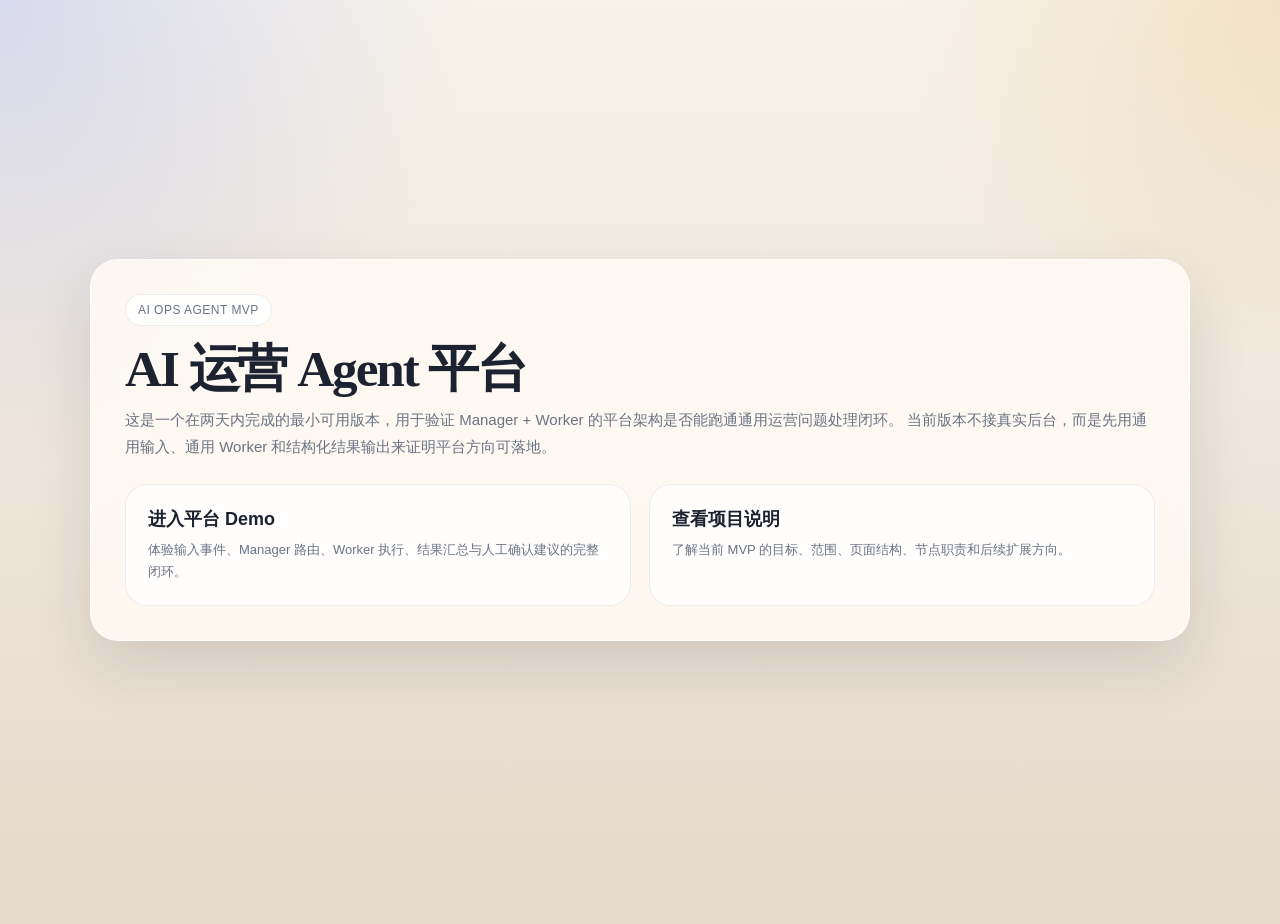
==== index.html @ 16aa979a "1" ====
<!DOCTYPE html>
<html lang="zh-CN">
<head>
  <meta charset="UTF-8" />
  <meta name="viewport" content="width=device-width, initial-scale=1.0" />
  <title>AI 运营 Agent 平台 MVP</title>
  <link rel="stylesheet" href="./prototype-assets/ui.css" />
  <style>
    .landing {
      min-height: calc(100vh - 48px);
      display: grid;
      place-items: center;
    }

    .landing-card {
      width: min(1100px, 100%);
      padding: 34px;
      border-radius: var(--radius-xl);
      background: var(--surface);
      border: 1px solid rgba(255,255,255,0.82);
      box-shadow: var(--shadow);
      backdrop-filter: blur(16px);
    }

    .landing-grid {
      display: grid;
      grid-template-columns: repeat(2, minmax(0, 1fr));
      gap: 18px;
      margin-top: 24px;
    }

    .landing-card h1 {
      margin: 16px 0 10px;
      font-family: "Baskerville", "Songti SC", serif;
      font-size: clamp(36px, 4vw, 56px);
      line-height: 1.05;
      letter-spacing: -0.04em;
    }

    .landing-card p {
      margin: 0;
      color: var(--muted);
      line-height: 1.8;
      font-size: 15px;
    }

    .entry {
      display: block;
      padding: 22px;
      border-radius: var(--radius-lg);
      background: rgba(255, 255, 255, 0.82);
      border: 1px solid rgba(29, 34, 48, 0.08);
      transition: 160ms ease;
    }

    .entry:hover {
      transform: translateY(-2px);
      box-shadow: var(--shadow-soft);
    }

    .entry strong {
      display: block;
      font-size: 18px;
      margin-bottom: 8px;
    }

    .entry span {
      color: var(--muted);
      line-height: 1.7;
      font-size: 13px;
    }

    @media (max-width: 860px) {
      .landing-grid {
        grid-template-columns: 1fr;
      }
    }
  </style>
</head>
<body>
  <div class="app-shell landing">
    <section class="landing-card">
      <div class="hero-eyebrow">AI Ops Agent MVP</div>
      <h1>AI 运营 Agent 平台</h1>
      <p>
        这是一个在两天内完成的最小可用版本，用于验证 Manager + Worker 的平台架构是否能跑通通用运营问题处理闭环。
        当前版本不接真实后台，而是先用通用输入、通用 Worker 和结构化结果输出来证明平台方向可落地。
      </p>
      <div class="landing-grid">
        <a class="entry" href="./platform.html">
          <strong>进入平台 Demo</strong>
          <span>体验输入事件、Manager 路由、Worker 执行、结果汇总与人工确认建议的完整闭环。</span>
        </a>
        <a class="entry" href="./README.html">
          <strong>查看项目说明</strong>
          <span>了解当前 MVP 的目标、范围、页面结构、节点职责和后续扩展方向。</span>
        </a>
      </div>
    </section>
  </div>
</body>
</html>
---- prototype-assets/ui.css ----
:root {
  --bg: #efe7dc;
  --bg-deep: #e5dacb;
  --surface: rgba(255, 251, 245, 0.86);
  --surface-strong: rgba(255, 255, 255, 0.92);
  --surface-dark: #161b25;
  --ink: #1d2230;
  --muted: #6b7384;
  --line: rgba(29, 34, 48, 0.12);
  --line-strong: rgba(29, 34, 48, 0.2);
  --blue: #2c5bff;
  --blue-soft: rgba(44, 91, 255, 0.12);
  --gold: #d59c1d;
  --gold-soft: rgba(213, 156, 29, 0.14);
  --green: #18845f;
  --green-soft: rgba(24, 132, 95, 0.14);
  --red: #cb4a3c;
  --red-soft: rgba(203, 74, 60, 0.14);
  --violet: #7c4dd8;
  --violet-soft: rgba(124, 77, 216, 0.14);
  --teal: #0d8da0;
  --teal-soft: rgba(13, 141, 160, 0.14);
  --shadow: 0 24px 60px rgba(25, 30, 42, 0.12);
  --shadow-soft: 0 10px 24px rgba(25, 30, 42, 0.08);
  --radius-xl: 28px;
  --radius-lg: 22px;
  --radius-md: 18px;
  --radius-sm: 14px;
}

* {
  box-sizing: border-box;
}

html {
  scroll-behavior: smooth;
}

body {
  margin: 0;
  min-height: 100vh;
  color: var(--ink);
  font-family: "Avenir Next", "PingFang SC", "Hiragino Sans GB", "Noto Serif SC", sans-serif;
  background:
    radial-gradient(circle at 0% 0%, rgba(44, 91, 255, 0.15), transparent 30%),
    radial-gradient(circle at 100% 0%, rgba(213, 156, 29, 0.18), transparent 24%),
    linear-gradient(180deg, #f7f2ea 0%, var(--bg) 45%, var(--bg-deep) 100%);
}

a {
  color: inherit;
  text-decoration: none;
}

button,
input,
select,
textarea {
  font: inherit;
}

.app-shell {
  width: min(1520px, calc(100vw - 40px));
  margin: 24px auto 40px;
}

.topbar {
  display: flex;
  align-items: center;
  justify-content: space-between;
  gap: 16px;
  padding: 16px 20px;
  border-radius: 999px;
  background: rgba(255, 255, 255, 0.66);
  border: 1px solid rgba(255, 255, 255, 0.82);
  box-shadow: var(--shadow-soft);
  backdrop-filter: blur(14px);
  margin-bottom: 18px;
}

.brand {
  display: flex;
  align-items: center;
  gap: 12px;
}

.brand-mark {
  width: 42px;
  height: 42px;
  border-radius: 14px;
  background:
    linear-gradient(135deg, rgba(44, 91, 255, 0.22), rgba(44, 91, 255, 0.08)),
    #fff;
  border: 1px solid rgba(44, 91, 255, 0.14);
  display: grid;
  place-items: center;
  font-weight: 900;
  color: var(--blue);
}

.brand-text strong,
.metric-card strong,
.card h2,
.card h3,
.timeline-card strong,
.log-item strong,
.agent-card strong,
.mini-card strong,
.sample-card strong,
.decision-card strong {
  display: block;
}

.brand-text strong {
  font-size: 15px;
}

.brand-text span {
  display: block;
  color: var(--muted);
  font-size: 12px;
  margin-top: 2px;
}

.topnav {
  display: flex;
  align-items: center;
  gap: 10px;
  flex-wrap: wrap;
}

.topnav a {
  padding: 10px 14px;
  border-radius: 999px;
  color: var(--muted);
  font-size: 13px;
  border: 1px solid transparent;
  transition: 160ms ease;
}

.topnav a.active,
.topnav a:hover {
  color: var(--ink);
  background: rgba(255, 255, 255, 0.88);
  border-color: rgba(29, 34, 48, 0.08);
}

.layout {
  display: grid;
  grid-template-columns: 260px minmax(0, 1fr);
  gap: 18px;
  align-items: start;
}

.sidebar,
.card,
.hero-card,
.metric-card {
  background: var(--surface);
  border: 1px solid rgba(255, 255, 255, 0.78);
  box-shadow: var(--shadow);
  backdrop-filter: blur(16px);
}

.sidebar {
  position: sticky;
  top: 24px;
  padding: 20px;
  border-radius: var(--radius-xl);
}

.sidebar .eyebrow,
.hero-eyebrow {
  display: inline-flex;
  align-items: center;
  gap: 8px;
  padding: 8px 12px;
  border-radius: 999px;
  font-size: 12px;
  letter-spacing: 0.04em;
  text-transform: uppercase;
  color: var(--muted);
  background: rgba(255, 255, 255, 0.84);
  border: 1px solid rgba(29, 34, 48, 0.08);
}

.sidebar h3 {
  margin: 18px 0 8px;
  font-size: 18px;
}

.sidebar p {
  margin: 0 0 18px;
  color: var(--muted);
  line-height: 1.75;
  font-size: 13px;
}

.side-links,
.side-metrics {
  display: grid;
  gap: 10px;
}

.side-link,
.side-metric {
  border-radius: var(--radius-md);
  padding: 14px 15px;
  background: rgba(255, 255, 255, 0.76);
  border: 1px solid rgba(29, 34, 48, 0.08);
}

.side-link strong,
.side-metric strong {
  font-size: 14px;
  margin-bottom: 6px;
}

.side-link span,
.side-metric span {
  color: var(--muted);
  font-size: 12px;
  line-height: 1.6;
}

.content {
  display: grid;
  gap: 18px;
}

.hero-grid,
.summary-grid,
.workbench,
.detail-grid,
.double-grid,
.incident-grid {
  display: grid;
  gap: 18px;
}

.hero-grid {
  grid-template-columns: 1.2fr 0.8fr;
}

.hero-card {
  border-radius: var(--radius-xl);
  padding: 28px;
  overflow: hidden;
  position: relative;
}

.hero-card::after {
  content: "";
  position: absolute;
  width: 280px;
  height: 280px;
  right: -90px;
  top: -60px;
  border-radius: 50%;
  background: linear-gradient(180deg, rgba(44, 91, 255, 0.18), rgba(44, 91, 255, 0));
}

.hero-card h1 {
  margin: 16px 0 12px;
  font-family: "Baskerville", "Songti SC", serif;
  font-size: clamp(34px, 4.3vw, 56px);
  line-height: 1.04;
  letter-spacing: -0.04em;
}

.hero-card p {
  max-width: 760px;
  margin: 0;
  color: var(--muted);
  line-height: 1.8;
  font-size: 15px;
}

.hero-actions {
  display: flex;
  flex-wrap: wrap;
  gap: 12px;
  margin-top: 22px;
}

.metric-rail {
  display: grid;
  gap: 14px;
}

.metric-card {
  border-radius: var(--radius-xl);
  padding: 20px;
}

.metric-card small {
  display: block;
  color: var(--muted);
  font-size: 12px;
  margin-bottom: 10px;
}

.metric-card strong {
  font-size: 30px;
  letter-spacing: -0.03em;
}

.metric-card p {
  color: var(--muted);
  font-size: 12px;
  line-height: 1.7;
  margin: 10px 0 0;
}

.summary-grid {
  grid-template-columns: repeat(4, minmax(0, 1fr));
}

.workbench,
.incident-grid {
  grid-template-columns: 1.14fr 0.86fr;
  align-items: start;
}

.stack {
  display: grid;
  gap: 18px;
}

.card {
  border-radius: var(--radius-xl);
  padding: 22px;
}

.section-head {
  display: flex;
  align-items: start;
  justify-content: space-between;
  gap: 14px;
  margin-bottom: 16px;
}

.section-head h2,
.section-head h3 {
  margin: 0;
  font-size: 18px;
  letter-spacing: -0.02em;
}

.section-head p {
  margin: 6px 0 0;
  color: var(--muted);
  font-size: 13px;
  line-height: 1.7;
}

.pill {
  display: inline-flex;
  align-items: center;
  gap: 8px;
  padding: 8px 12px;
  border-radius: 999px;
  font-size: 12px;
  font-weight: 700;
  white-space: nowrap;
}

.pill.blue { color: var(--blue); background: var(--blue-soft); }
.pill.gold { color: #876200; background: var(--gold-soft); }
.pill.green { color: var(--green); background: var(--green-soft); }
.pill.red { color: var(--red); background: var(--red-soft); }
.pill.violet { color: var(--violet); background: var(--violet-soft); }
.pill.teal { color: var(--teal); background: var(--teal-soft); }
.pill.dark { color: #e7eeff; background: rgba(255,255,255,0.12); }

.flash-ring {
  animation: flashPulse 0.9s ease;
}

@keyframes flashPulse {
  0% {
    box-shadow: 0 0 0 0 rgba(44, 91, 255, 0.26);
  }
  100% {
    box-shadow: 0 0 0 16px rgba(44, 91, 255, 0);
  }
}

.btn {
  appearance: none;
  border: 0;
  border-radius: 999px;
  padding: 12px 18px;
  font-weight: 800;
  cursor: pointer;
  transition: transform 160ms ease, box-shadow 160ms ease, opacity 160ms ease;
}

.btn:hover:not(:disabled) {
  transform: translateY(-1px);
}

.btn:disabled {
  opacity: 0.42;
  cursor: not-allowed;
}

.btn-primary {
  color: #fff;
  background: linear-gradient(135deg, #2c5bff, #0f7fea);
  box-shadow: 0 12px 24px rgba(44, 91, 255, 0.24);
}

.btn-secondary {
  color: var(--ink);
  background: rgba(255, 255, 255, 0.96);
  border: 1px solid rgba(29, 34, 48, 0.12);
}

.btn-danger {
  color: #fff;
  background: linear-gradient(135deg, #d85745, #c53c51);
  box-shadow: 0 12px 24px rgba(203, 74, 60, 0.24);
}

.btn-violet {
  color: #fff;
  background: linear-gradient(135deg, #7c4dd8, #5a6df7);
  box-shadow: 0 12px 24px rgba(124, 77, 216, 0.24);
}

.scenario-row,
.field-grid,
.chip-grid,
.agent-grid,
.sample-grid,
.mini-grid,
.decision-grid {
  display: grid;
  gap: 12px;
}

.scenario-row {
  grid-template-columns: repeat(3, minmax(0, 1fr));
}

.scenario-btn,
.sample-card,
.mini-card,
.agent-card,
.decision-card,
.log-item,
.timeline-card,
.heat-item,
.command-card {
  border-radius: var(--radius-md);
  border: 1px solid rgba(29, 34, 48, 0.08);
  background: rgba(255, 255, 255, 0.76);
}

.scenario-btn {
  text-align: left;
  padding: 18px;
  cursor: pointer;
  transition: 160ms ease;
}

.scenario-btn:hover,
.scenario-btn.active {
  transform: translateY(-2px);
  box-shadow: var(--shadow-soft);
  border-color: rgba(44, 91, 255, 0.24);
}

.scenario-btn p {
  margin: 8px 0 0;
  color: var(--muted);
  font-size: 13px;
  line-height: 1.7;
}

.field-grid {
  grid-template-columns: repeat(2, minmax(0, 1fr));
}

.field-grid .full {
  grid-column: 1 / -1;
}

.field {
  display: grid;
  gap: 8px;
}

.field label {
  font-size: 12px;
  color: var(--muted);
  font-weight: 700;
}

.field input,
.field select,
.field textarea {
  width: 100%;
  border-radius: var(--radius-sm);
  border: 1px solid rgba(29, 34, 48, 0.12);
  background: rgba(255, 255, 255, 0.96);
  padding: 14px 15px;
  color: var(--ink);
  outline: none;
  transition: border-color 150ms ease, box-shadow 150ms ease;
}

.field textarea {
  min-height: 96px;
  resize: vertical;
}

.field input:focus,
.field select:focus,
.field textarea:focus {
  border-color: rgba(44, 91, 255, 0.4);
  box-shadow: 0 0 0 4px rgba(44, 91, 255, 0.1);
}

.chip-grid {
  grid-template-columns: repeat(4, minmax(0, 1fr));
}

.chip {
  padding: 14px 15px;
  border-radius: var(--radius-md);
  background: rgba(255, 255, 255, 0.78);
  border: 1px solid rgba(29, 34, 48, 0.08);
}

.chip small {
  display: block;
  color: var(--muted);
  margin-bottom: 8px;
}

.chip strong {
  font-size: 18px;
}

.banner {
  padding: 18px;
  border-radius: var(--radius-lg);
  border: 1px solid transparent;
}

.banner.safe { background: var(--green-soft); border-color: rgba(24, 132, 95, 0.18); color: #105239; }
.banner.warn { background: var(--gold-soft); border-color: rgba(213, 156, 29, 0.24); color: #7a5200; }
.banner.danger { background: var(--red-soft); border-color: rgba(203, 74, 60, 0.22); color: #8a251a; }

.banner h3 {
  margin: 0 0 6px;
  font-size: 18px;
}

.banner p {
  margin: 0;
  line-height: 1.75;
  font-size: 13px;
}

.checklist,
.timeline-list,
.log-list,
.command-list {
  display: grid;
  gap: 10px;
}

.check-item,
.timeline-card,
.log-item,
.command-card {
  display: flex;
  gap: 12px;
  padding: 14px 15px;
}

.dot {
  width: 11px;
  height: 11px;
  margin-top: 5px;
  border-radius: 50%;
  flex: 0 0 auto;
}

.dot.safe { background: var(--green); }
.dot.warn { background: var(--gold); }
.dot.danger { background: var(--red); }
.dot.violet { background: var(--violet); }
.dot.blue { background: var(--blue); }

.check-item p,
.timeline-card p,
.sample-card p,
.mini-card p,
.agent-card p,
.decision-card p,
.command-card p {
  margin: 4px 0 0;
  color: var(--muted);
  font-size: 13px;
  line-height: 1.7;
}

.action-row {
  display: flex;
  flex-wrap: wrap;
  gap: 10px;
  margin-top: 18px;
}

.sample-grid,
.mini-grid,
.agent-grid,
.decision-grid {
  grid-template-columns: repeat(2, minmax(0, 1fr));
}

.sample-card,
.mini-card,
.agent-card,
.decision-card {
  padding: 16px;
}

.progress {
  height: 10px;
  border-radius: 999px;
  background: rgba(29, 34, 48, 0.08);
  overflow: hidden;
  margin-top: 14px;
}

.progress > span {
  display: block;
  height: 100%;
  border-radius: inherit;
  background: linear-gradient(90deg, #2c5bff, #5eb6ff);
}

.snapshot-box {
  display: grid;
  gap: 10px;
}

.hash-box {
  border-radius: var(--radius-md);
  padding: 14px 16px;
  background: var(--surface-dark);
  color: #dfe7ff;
  font-family: ui-monospace, SFMono-Regular, Menlo, Consolas, monospace;
  font-size: 12px;
  word-break: break-all;
}

.snapshot-row {
  display: flex;
  justify-content: space-between;
  gap: 14px;
  padding-bottom: 10px;
  border-bottom: 1px dashed rgba(29, 34, 48, 0.08);
  color: var(--muted);
  font-size: 13px;
}

.snapshot-row:last-child {
  padding-bottom: 0;
  border-bottom: 0;
}

.timeline-list {
  gap: 12px;
}

.timeline-card {
  align-items: center;
  justify-content: space-between;
}

.timeline-main {
  display: flex;
  gap: 12px;
  align-items: flex-start;
}

.step-no {
  width: 34px;
  height: 34px;
  border-radius: 50%;
  background: rgba(29, 34, 48, 0.06);
  display: grid;
  place-items: center;
  font-size: 13px;
  font-weight: 900;
}

.timeline-card.active {
  border-color: rgba(44, 91, 255, 0.24);
  background: rgba(44, 91, 255, 0.08);
}

.timeline-card.done .step-no {
  color: var(--green);
  background: rgba(24, 132, 95, 0.14);
}

.timeline-card.locked .step-no {
  color: var(--red);
  background: rgba(203, 74, 60, 0.14);
}

.log-item {
  flex-direction: column;
}

.log-head {
  display: flex;
  justify-content: space-between;
  gap: 12px;
  align-items: center;
}

.log-item span,
.footer-note,
.helper {
  color: var(--muted);
  font-size: 12px;
  line-height: 1.7;
}

.helper {
  margin-top: 14px;
}

.heatmap {
  display: grid;
  gap: 10px;
}

.heat-item {
  padding: 14px 15px;
}

.heat-item-head {
  display: flex;
  justify-content: space-between;
  gap: 12px;
  align-items: center;
  margin-bottom: 10px;
}

.bar {
  height: 10px;
  border-radius: 999px;
  background: rgba(29, 34, 48, 0.08);
  overflow: hidden;
}

.bar > span {
  display: block;
  height: 100%;
  border-radius: inherit;
}

.bar.blue > span { background: linear-gradient(90deg, #2c5bff, #6db0ff); }
.bar.red > span { background: linear-gradient(90deg, #cb4a3c, #ef8466); }
.bar.gold > span { background: linear-gradient(90deg, #d59c1d, #efc556); }
.bar.green > span { background: linear-gradient(90deg, #18845f, #3fc990); }

.footer-note {
  margin-top: 14px;
}

.dark-card {
  background: linear-gradient(160deg, #171d28, #20293a);
  color: #f4f7ff;
  border: 1px solid rgba(255, 255, 255, 0.06);
}

.dark-card p,
.dark-card .helper,
.dark-card .footer-note,
.dark-card .snapshot-row,
.dark-card .side-metric span {
  color: rgba(235, 241, 255, 0.72);
}

.dark-card .hash-box {
  background: rgba(255, 255, 255, 0.08);
}

.decision-card {
  min-height: 122px;
}

.inline-actions {
  display: flex;
  flex-wrap: wrap;
  gap: 8px;
  margin-top: 12px;
}

.page-link {
  display: inline-flex;
  align-items: center;
  gap: 8px;
  color: var(--blue);
  font-weight: 700;
}

.modal-overlay {
  position: fixed;
  inset: 0;
  display: none;
  align-items: center;
  justify-content: center;
  padding: 24px;
  background: rgba(17, 22, 32, 0.42);
  backdrop-filter: blur(8px);
  z-index: 1200;
}

.modal-overlay.show {
  display: flex;
}

.modal-card {
  width: min(560px, calc(100vw - 32px));
  border-radius: var(--radius-xl);
  background: rgba(255, 252, 247, 0.96);
  border: 1px solid rgba(255, 255, 255, 0.86);
  box-shadow: 0 28px 70px rgba(18, 24, 34, 0.24);
  padding: 24px;
}

.modal-head {
  display: flex;
  align-items: start;
  justify-content: space-between;
  gap: 16px;
  margin-bottom: 12px;
}

.modal-head h3 {
  margin: 0;
  font-size: 24px;
  letter-spacing: -0.03em;
}

.modal-close {
  width: 38px;
  height: 38px;
  border-radius: 50%;
  border: 1px solid rgba(29, 34, 48, 0.1);
  background: rgba(255, 255, 255, 0.86);
  color: var(--ink);
  font-size: 20px;
  line-height: 1;
  cursor: pointer;
}

.modal-card p {
  margin: 0;
  color: var(--muted);
  line-height: 1.8;
  font-size: 14px;
}

.modal-note {
  margin-top: 16px;
  padding: 14px 16px;
  border-radius: var(--radius-md);
  background: rgba(255, 255, 255, 0.84);
  border: 1px solid rgba(29, 34, 48, 0.08);
}

.modal-actions {
  display: flex;
  justify-content: flex-end;
  gap: 10px;
  margin-top: 20px;
}

@media (max-width: 1260px) {
  .layout,
  .workbench,
  .incident-grid,
  .hero-grid {
    grid-template-columns: 1fr;
  }

  .sidebar {
    position: static;
  }
}

@media (max-width: 980px) {
  .summary-grid,
  .scenario-row,
  .chip-grid,
  .field-grid,
  .sample-grid,
  .mini-grid,
  .agent-grid,
  .decision-grid {
    grid-template-columns: 1fr;
  }

  .app-shell {
    width: min(100vw - 20px, 1520px);
  }

  .topbar {
    border-radius: 28px;
    flex-direction: column;
    align-items: stretch;
  }

  .topnav {
    justify-content: flex-start;
  }
}
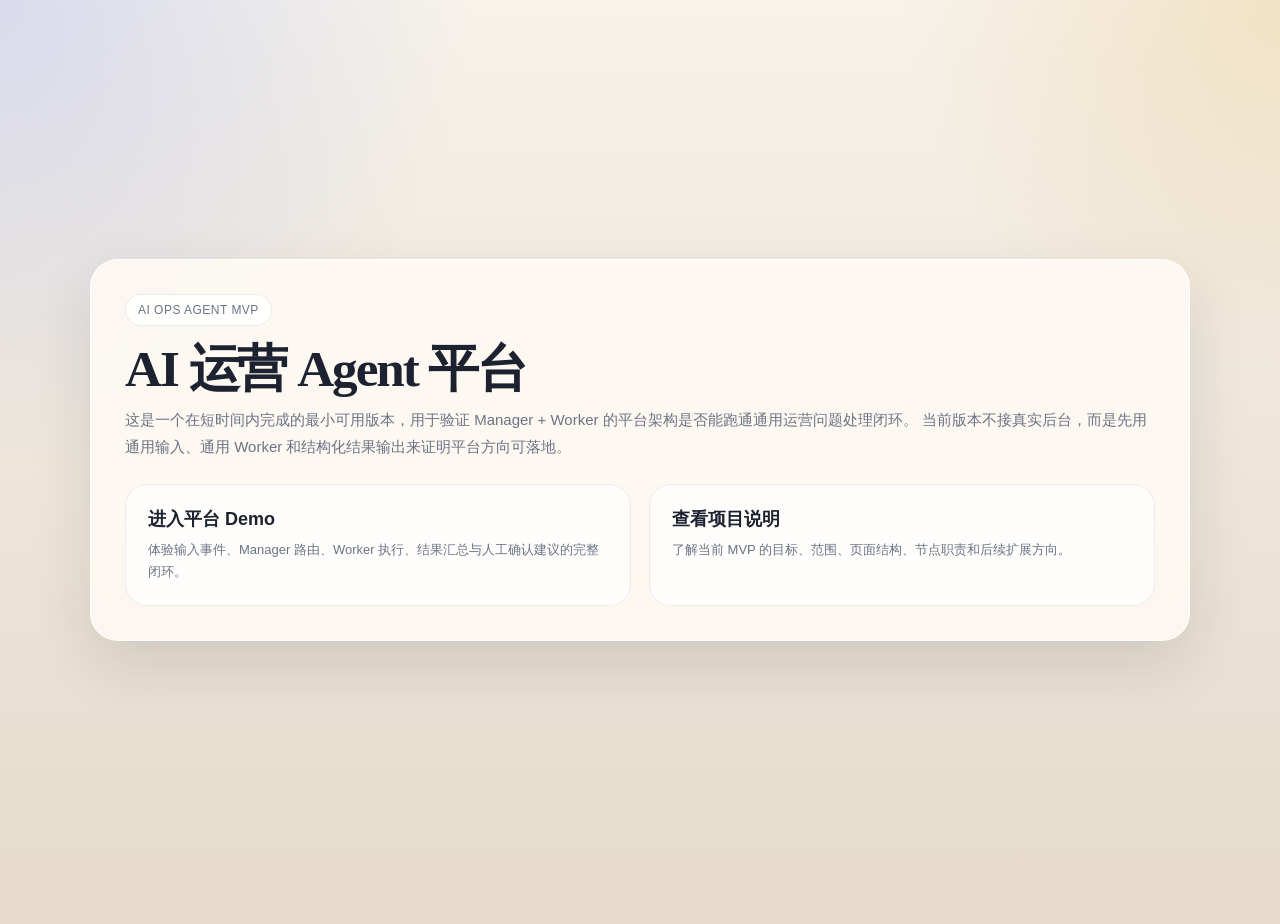
==== commit b076d597: "Update index.html" ====
--- a/index.html
+++ b/index.html
@@ -83,7 +83,7 @@
       <div class="hero-eyebrow">AI Ops Agent MVP</div>
       <h1>AI 运营 Agent 平台</h1>
       <p>
-        这是一个在两天内完成的最小可用版本，用于验证 Manager + Worker 的平台架构是否能跑通通用运营问题处理闭环。
+        这是一个在短时间内完成的最小可用版本，用于验证 Manager + Worker 的平台架构是否能跑通通用运营问题处理闭环。
         当前版本不接真实后台，而是先用通用输入、通用 Worker 和结构化结果输出来证明平台方向可落地。
       </p>
       <div class="landing-grid">
